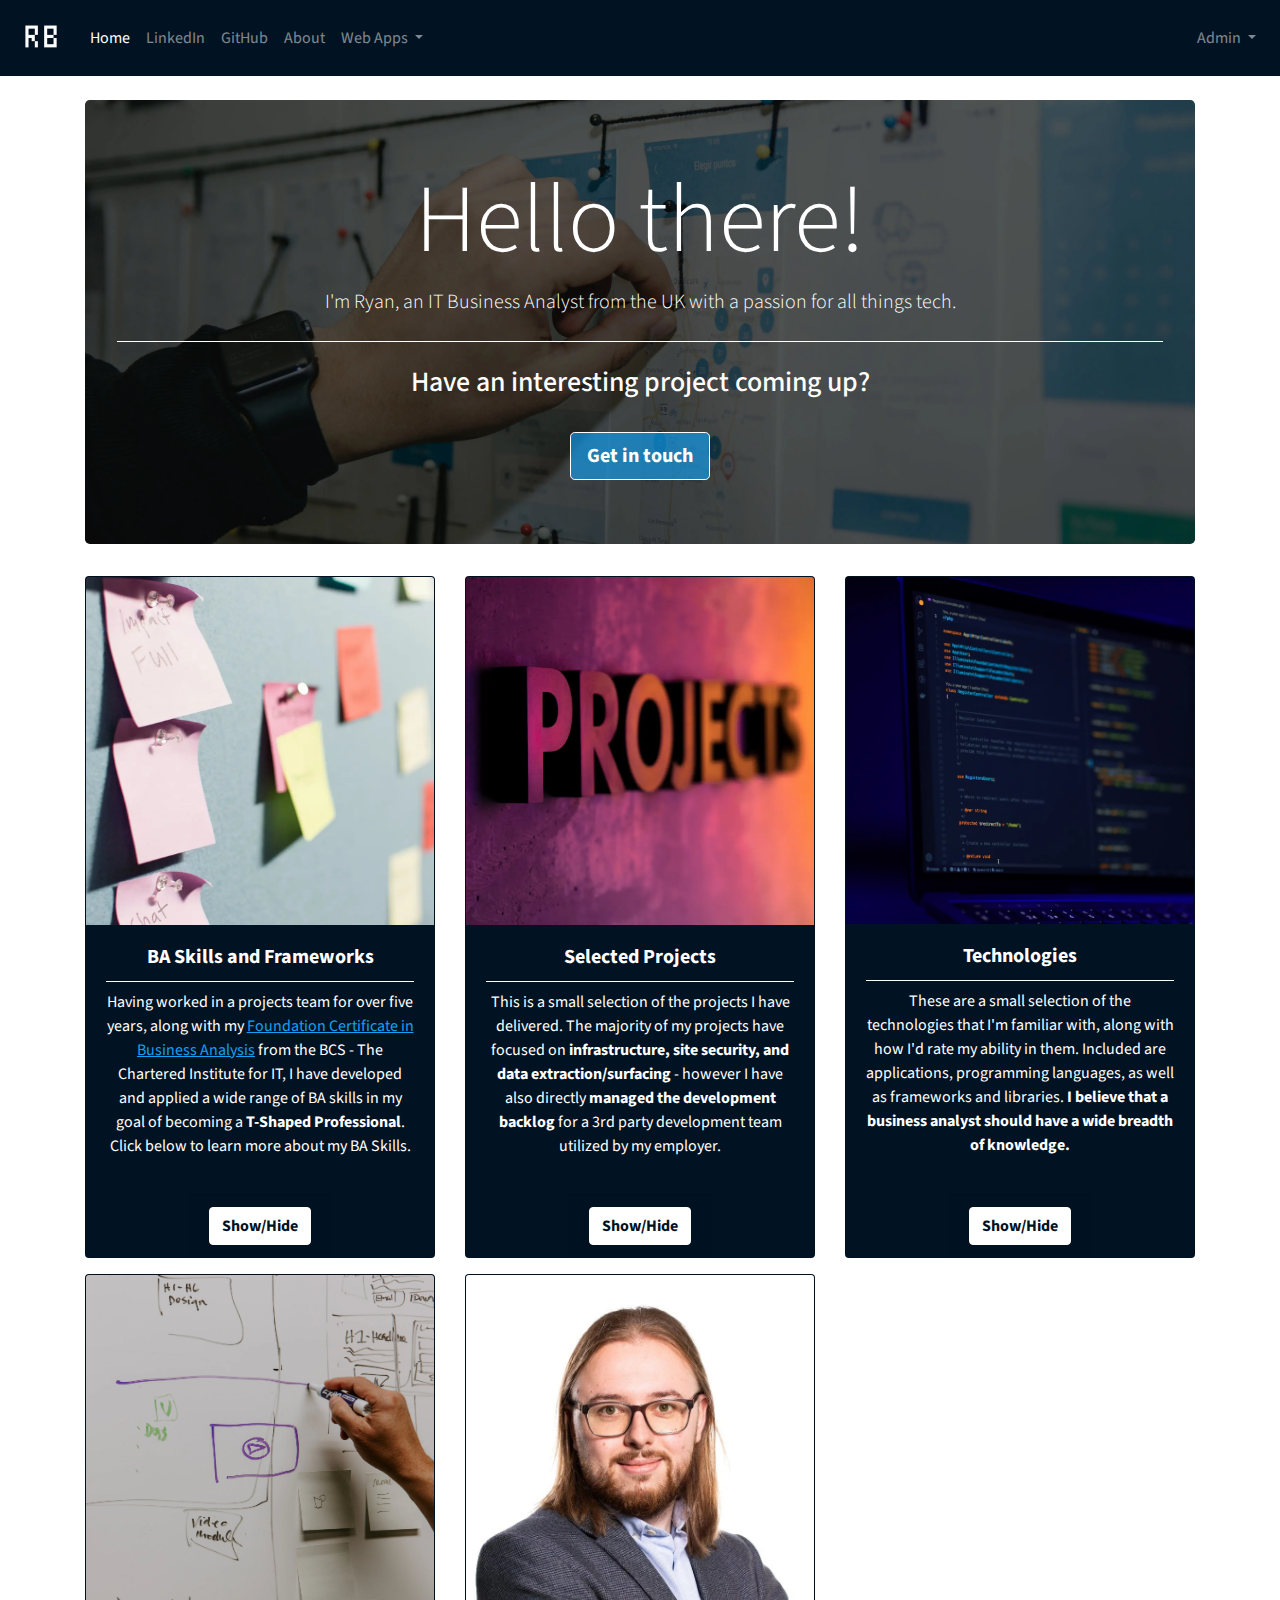
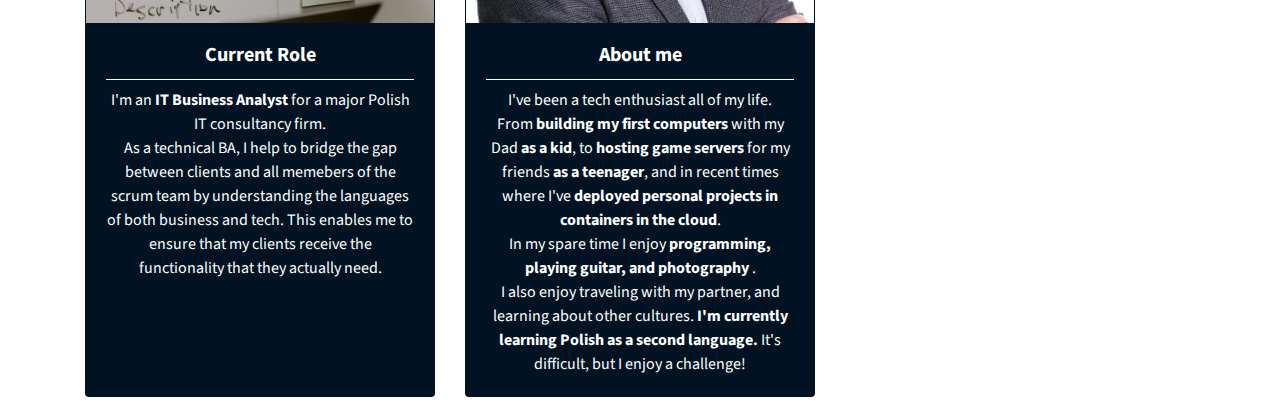
==== public-html/index.html @ ff02e9db "Updated year in about modal" ====
<!DOCTYPE html>

<html lang="en">

<head>
  <!--Page setup-->
  <title>Home | ryanbuttery.co.uk</title>
  <meta charset="UTF-8" />
  <meta name="viewport" content="width=device-width,initial-scale=1" />

  <!--Meta Tags etc-->
  <meta name="description"
    content="This is a personal profile page for Ryan Buttery. It includes information about his career, experience, skills, and contact information.">
  <meta name="keywords"
    content="personal profile, bio, career, contact info, linkedin, business analyst, english speaker, professional profile">

  <!-- CSS -->
  <link rel="stylesheet" href="./styles/bootstrap.min.css">
  <link rel="stylesheet" href="./styles/style.css">

  <!--favicons-->
  <link rel="apple-touch-icon" sizes="57x57" href="./images/favicon/apple-icon-57x57.png">
  <link rel="apple-touch-icon" sizes="60x60" href="./images/favicon/apple-icon-60x60.png">
  <link rel="apple-touch-icon" sizes="72x72" href="./images/favicon/apple-icon-72x72.png">
  <link rel="apple-touch-icon" sizes="76x76" href="./images/favicon/apple-icon-76x76.png">
  <link rel="apple-touch-icon" sizes="114x114" href="./images/favicon/apple-icon-114x114.png">
  <link rel="apple-touch-icon" sizes="120x120" href="./images/favicon/apple-icon-120x120.png">
  <link rel="apple-touch-icon" sizes="144x144" href="./images/favicon/apple-icon-144x144.png">
  <link rel="apple-touch-icon" sizes="152x152" href="./images/favicon/apple-icon-152x152.png">
  <link rel="apple-touch-icon" sizes="180x180" href="./images/favicon/apple-icon-180x180.png">
  <link rel="icon" type="image/png" sizes="192x192" href="./images/favicon/android-icon-192x192.png">
  <link rel="icon" type="image/png" sizes="32x32" href="./images/favicon/favicon-32x32.png">
  <link rel="icon" type="image/png" sizes="96x96" href="./images/favicon/favicon-96x96.png">
  <link rel="icon" type="image/png" sizes="16x16" href="./images/favicon/favicon-16x16.png">
  <link rel="manifest" href="./images/favicon/manifest.json">
  <meta name="msapplication-TileImage" content="./images/favicon/ms-icon-144x144.png">

</head>

<body>
  <!--Nav Bar Start-->

  <nav class="navbar navbar-expand-lg navbar-dark bg-dark">
    <a class="navbar-brand text-center align-middle" href="#"><img src="./images/logo.webp" class=""
        alt="Site Logo"></a>
    <button class="navbar-toggler" type="button" data-toggle="collapse" data-target="#navbarSupportedContent"
      aria-controls="navbarSupportedContent" aria-expanded="false" aria-label="Toggle navigation">
      <span class="navbar-toggler-icon"></span>
    </button>
    <!--Left Icons-->
    <div class="collapse navbar-collapse" id="navbarSupportedContent">
      <ul class="navbar-nav mr-auto">
        <li class="nav-item active">
          <a class="nav-link" href="#">Home</a>
        </li>
        <li class="nav-item">
          <a class="nav-link" href="https://linkedin.com/in/ryanbuttery" data-toggle="tooltip" data-placement="bottom"
            title="Connect with me on LinkedIn!">LinkedIn</a>
        </li>
        <li class="nav-item">
          <a class="nav-link" href="https://github.com/ryan-buttery" data-toggle="tooltip" data-placement="bottom"
            title="Check out my GitHub!">GitHub</a>
        </li>

        <li class="nav-item">
          <a class="nav-link" href="#about-modal" data-toggle="modal" data-target="#about-modal"
            title="About this page...">About</a>
          <!-- About Modal Start-->
          <div class="modal fade" id="about-modal" tabindex="-1" role="dialog" aria-labelledby="About Modal"
            aria-hidden="true">
            <div class="modal-dialog" role="document">
              <div class="modal-content">
                <div class="modal-header">
                  <h2 class="modal-title" id="about-modal-label">About this website</h2>
                  <button type="button" class="close" data-dismiss="modal" aria-label="close">
                    <span aria-hidden="true">&times;</span>
                  </button>
                </div>
                <div class="modal-body">
                  <p>© 2022-2024 Ryan Buttery</p>
                  <p>
                    This work is licensed under a <a rel="license"
                      href="http://creativecommons.org/licenses/by-sa/4.0/">Creative Commons Attribution-ShareAlike 4.0
                      International License</a>.</p>

                  <p><a rel="license" href="http://creativecommons.org/licenses/by-sa/4.0/"><img
                        alt="Creative Commons License" style="border-width:0"
                        src="https://i.creativecommons.org/l/by-sa/4.0/88x31.png" /></a>

                  </p>
                  <p>Images, unless otherwise specified, were obtained from <br /><a
                      href="https://unsplash.com/">Unsplash</a>
                    and remain the property of their respective owners.
                  </p>
                  <p>The Website source code is available on my <a
                      href="https://github.com/ryan-buttery/landingpage">Github</a></p>
                </div>
                <div class="modal-footer">
                  <button class="btn btn-secondary" data-dismiss="modal">Close</button>
                </div>
              </div>
            </div>
          </div>
          <!-- About Modal End-->
        </li>
        <!--Services Dropdown-->
        <li class="nav-item dropdown ">
          <a class="nav-link dropdown-toggle " href="#" id="navbarServicesDropdownMenuLink" role="button"
            data-toggle="dropdown" aria-haspopup="true" aria-expanded="false">
            Web Apps
          </a>
          <div class="dropdown-menu dropdown-menu-right bg-secondary-dark"
            aria-labelledby="navbarServicesDropdownMenuLink">
            <a class="dropdown-item" href="https://bitwarden.ryanbuttery.co.uk">Bitwarden</a>
            <a class="dropdown-item" href="https://search.ryanbuttery.co.uk">SearXNG</a>
            <a class="dropdown-item" href="https://flashpaper.ryanbuttery.co.uk">FlashPaper Self-Destructing
              Messages</a>
          </div>
        </li>
      </ul>
      <!--Right Icons-->
      <ul class="navbar-nav ml-auto">

        <!--Admin Services Dropdown-->
        <li class="nav-item dropdown ">
          <a class="nav-link dropdown-toggle " href="#" id="navbarAdminDropdownMenuLink" role="button"
            data-toggle="dropdown" aria-haspopup="true" aria-expanded="false">
            Admin
          </a>
          <div class="dropdown-menu dropdown-menu-right bg-secondary-dark"
            aria-labelledby="navbarAdminDropdownMenuLink">
            <a class="dropdown-item" href="https://uptime.ryanbuttery.co.uk/status/uptime-dashboard">Status Page</a>
            <a class="dropdown-item" href="https://proxy.ryanbuttery.co.uk">Nginx Proxy Manager</a>
            <a class="dropdown-item" href="http://infra.ryanbuttery.co.uk">Portainer</a>
          </div>
        </li>

      </ul>
    </div>
  </nav>
  <!--Nav Bar End-->

  <!--Hero & cta-->
  <header class="container mt-4 ">
    <div class="jumbotron hero-banner text-center">
      <h1 class="display-1">Hello there!</h1>
      <p class="lead">I'm Ryan, an IT Business Analyst from the UK with a passion for all things tech.</p>
      <hr class="my-4">
      <h3 class="display-5">Have an interesting project coming up?</h3>
      <br>
      <a class="btn btn-primary btn-lg" href="https://linkedin.com/in/ryanbuttery" title="Connect with me on LinkedIn!"
        role="button">Get in touch</a>
    </div>
  </header>
  <!--Main content, card grid-->
  <main class="container card-container ">
    <div class="row">

      <div class="col-sm-12 col-md-6 col-lg-4 card-group" id="ba-toolkit-card">
        <div class="card text-center">
          <img class="card-img-top" src="./images/ba-toolkit-card-image.webp">
          <div class="card-body">
            <h5 class="card-title">BA Skills and Frameworks</h5>
            <hr class="my-2">
            <p class="card-text" id="ba-toolkit-card-heading">Having worked in a projects team for over five years,
              along with my <a href="#cert-modal" class="btn card-link" data-toggle="modal"
                data-target="#cert-modal">Foundation Certificate in
                Business Analysis</a> from the BCS - The Chartered Institute for IT, I have developed and applied a
              wide range of BA skills in my goal of becoming a <b>T-Shaped Professional</b>. Click below to learn
              more about my BA Skills.
            </p>

            <!--Certificate Modal Start-->
            <div class="modal fade" id="cert-modal" tabindex="-1" role="dialog" aria-labelledby="Certificate Modal"
              aria-hidden="true">
              <div class="modal-dialog" role="document">
                <div class="modal-content">
                  <div class="modal-header">
                    <h2 class="modal-title" id="cert-modal-label">Certificate Details</h2>
                    <button type="button" class="close" data-dismiss="modal" aria-label="close">
                      <span aria-hidden="true">&times;</span>
                    </button>
                  </div>
                  <div class="modal-body">
                    <p>My certificate can be verified at <a href="https://eprofessional.bcs.org/Portal/eCertCheck">BCS
                        eCertCheck</a>
                      <br>
                      Certificate Number: 00556840
                      <br>
                      Candidate Number: NY39339985
                    </p>

                    For more information about this certification, see the <a
                      href="https://www.bcs.org/media/1944/ba-foundation-syllabus.pdf">official syllabus</a> or the <a
                      href="https://www.bcs.org/qualifications-and-certifications/certifications-for-professionals/business-analysis/foundation-certificate-in-business-analysis/">BCS
                      Website</a> for further details.

                  </div>
                  <div class="modal-footer">
                    <button class="btn btn-secondary" data-dismiss="modal">Close</button>
                  </div>
                </div>
              </div>
            </div>
            <!-- Certificate Modal End-->

          </div>
          <div class="card-footer text-muted mx-auto">
            <button class="btn btn-secondary btn-large" data-toggle="collapse" data-target="#ba-toolkit-collapse"
              aria-expanded="false" aria-controls="ba-toolkit-collapse">
              Show/Hide
            </button>
          </div>
          <div id="ba-toolkit-collapse" class="collapse hide" aria-labelledby="ba-toolkit-card-heading"
            data-parent="#ba-toolkit-card">
            <ul class="list-group list-group-flush">
              <li class="list-group-item">Using the <b>Requirements Engineering Framework</b> to gather, analyze,
                verify, and document requirements</li>
              <li class="list-group-item"><b>Performing MoSCoW analysis</b> to prioritize requirements and to ensure
                they are aligned with the business strategy and tactics</li>
              <li class="list-group-item"><b>Gathering User Stories</b> and enhancing them to provide sufficient detail
                for development teams</li>
              <li class="list-group-item"><b>Modeling the enterprise</b> using <em>VMOST</em>, <em>SIPOC</em>, and
                <em>Value Chain Analysis</em>
              </li>
              <li class="list-group-item"><b>Modeling the event-response level</b> using <em>BPMN</em> and <em>UML</em>
                process mapping techniques</li>
              <li class="list-group-item"><b>Utilizing Convergent</b> and <b>Divergent thinking</b> to generate
                <em>creative and feasible solutions</em> to business problems
              </li>
              <li class="list-group-item"><b>Modeling data structures</b> using <b>class diagrams</b>, backed up by my
                own OOP experience</b></li>
            </ul>
          </div>
        </div>
      </div>

      <div class="col-sm-12 col-md-6 col-lg-4 card-group" id="selected-projects-card">
        <div class="card text-center">
          <img class="card-img-top" src="./images/selected-projects-card-image.webp">
          <div class="card-body">
            <h5 class="card-title">Selected Projects</h5>
            <hr class="my-2">
            <p class="card-text" id="selected-projects-card-heading">This is a small selection of the projects I have
              delivered.
              The majority of my projects have focused on <b>infrastructure, site security, and data
                extraction/surfacing</b> -
              however I have also directly <b>managed the development backlog</b> for a 3rd party development team
              utilized by
              my employer.
            </p>
          </div>
          <div class="card-footer text-muted mx-auto">
            <button class="btn btn-secondary btn-large" data-toggle="collapse" data-target="#selected-projects-collapse"
              aria-expanded="false" aria-controls="selected-projects-collapse">
              Show/Hide
            </button>
          </div>
          <div id="selected-projects-collapse" class="collapse hide" aria-labelledby="selected-projects-card-heading"
            data-parent="#selected-projects-card">
            <ul class="list-group list-group-flush">
              <li class="list-group-item"><b>Extraction of live sensor and production data</b> from two major recycling
                plants using protocols such as MODBUS RTU/TCP, RS485, MQTT, and Profinet for the purposes of operational
                monitoring,
                preventative maintenance, and fault-finding. This
                continually <b>saves the business 1000's of engineering hours and countless production stoppages per
                  year</b> across all sites. Additional benefits such as <b>prolonging equipment lifespans</b> and
                employee
                morale are currently intangible.</li>
              <li class="list-group-item"><b>Designing</b> and <b>deploying</b> an <b>integrated CCTV system across
                  multiple disparate industrial sites</b> in
                accordance with GDPR and other relevant laws. This has <b>
                  prevented a number of legal challenges to the
                  business
                </b>, as well as <b>enhancing loss prevention around valuable products.</b>
              </li>
              <li class="list-group-item"><b>IT infrastructure installation for a new site</b>. Having gathered the
                network and platform requirements from stakeholders, I worked hand-in-glove with the IT infrastructure
                team to design and personally implement the required <b>LAN, WLAN, and fibre WAN solutions</b>. This
                required <b>careful coordination with several 3rd party suppliers</b> to perform civil works and install
                a FTTP link.</li>
              <li class="list-group-item"><b>Several bespoke android applications</b> in conjunction with 3rd party
                development resource. These have <b>replaced the usage of paper documents</b> throughout every
                department, <b>
                  saving multiple
                  £100k's per year
                </b> with the added benefit of making previously silo'd data trivial to <b>
                  surface via
                  tabulated reports and dashboards.
                </b></li>
            </ul>
          </div>
        </div>
      </div>

      <div class="col-sm-12 col-md-6 col-lg-4 card-group" id="technologies-card">
        <div class="card text-center">
          <img class="card-img-top" src="./images/technologies-card-image.webp">
          <div class="card-body">
            <h5 class="card-title">Technologies</h5>
            <hr class="my-2">
            <p class="card-text" id="technologies-card-heading">
              These are a small selection of the technologies that I'm familiar with, along with how I'd rate my ability
              in
              them. Included are applications, programming languages, as well as frameworks and libraries. <b>I believe
                that a business analyst should have a wide breadth of knowledge.</b>
            </p>
          </div>
          <div class="card-footer text-muted mx-auto">
            <button class="btn btn-secondary btn-large align-self-end" data-toggle="collapse"
              data-target="#technologies-collapse" aria-expanded="false" aria-controls="technologies-collapse">
              Show/Hide
            </button>
          </div>
          <div id="technologies-collapse" class="collapse hide" aria-labelledby="technologies-card-heading"
            data-parent="#technologies-card">
            <ul class="list-group list-group-flush">
              <li class="list-group-item">IP CCTV - 9/10</li>
              <li class="list-group-item">GIT- 9/10</li>
              <li class="list-group-item">Python 3 - 8/10</li>
              <li class="list-group-item">Network Infrastructure - 8/10</li>
              <li class="list-group-item">Adonis & MS Visio - 8/10</li>
              <li class="list-group-item">MS SQL Server & SQL Server Reporting Services- 7/10</li>
              <li class="list-group-item">Raspberry Pi - 7/10</li>
              <li class="list-group-item">GitHub - 7/10</li>
              <li class="list-group-item">Tkinter (Python GUI Library) - 6/10</li>
              <li class="list-group-item">Figma - 6/10</li>
              <li class="list-group-item">Powershell - 6/10</li>
              <li class="list-group-item">Docker & Docker-Compose - 6/10</li>
              <li class="list-group-item">Cisco IOS - 6/10</li>
              <li class="list-group-item">Linux/Bash - 6/10</li>
              <li class="list-group-item">Postman - 5/10</li>
              <li class="list-group-item">HTML/CSS/SASS/Bootstrap - 5/10</li>
              <li class="list-group-item">MongoDB - 4/10</li>
              <li class="list-group-item">Flask (Creating REST API's) - 3/10</li>
              <li class="list-group-item">C#/dotnet - 2/10</li>
            </ul>
          </div>
        </div>
      </div>

      <div class="col-sm-12 col-md-6 col-lg-4 card-group" id="current-role-card">
        <div class="card text-center">
          <img class="card-img-top" src="./images/current-role-card-image.webp">
          <div class="card-body">
            <h5 class="card-title">Current Role</h5>
            <hr class="my-2">
            <p class="card-text">I'm an <b>IT Business Analyst</b> for a major Polish IT consultancy firm. </br>
              As a technical BA, I help to bridge the gap between clients and all memebers of the scrum team by understanding the 
              languages of both business and tech. This enables me to ensure that my clients receive the functionality
              that they actually need.
              
          </div>
        </div>
      </div>

      <div class="col-sm-12 col-md-6 col-lg-4 card-group" id="about-me-card">
        <div class="card text-center">
          <img class="card-img-top" src="./images/profile-card-image.webp" , alt="Image of Ryan">
          <div class="card-body">
            <h5 class="card-title">About me</h5>
            <hr class="my-2">
            <p class="card-text ">I've been a tech enthusiast all of my life.<br /> From <b>building my first
                computers</b> with my
              Dad <b>as a kid</b>, to <b>hosting game servers</b> for my friends <b>as a teenager</b>, and in
              recent times where I've <b>deployed personal projects in containers in the cloud</b>.
              <br />

              In my spare time I enjoy <b>
                programming, playing guitar, and
                photography
              </b>.
              <br />
              I also enjoy traveling with my partner, and learning about other cultures. <b>
                I'm currently learning Polish
                as a second
                language.
              </b> It's difficult, but I enjoy a challenge!
            </p>
          </div>
        </div>
      </div>
      <!--Card group end div-->
    </div>
  </main>
  <!--Javascript-->
  <script src="./scripts/jquery-3.3.1.slim.min.js"></script>
  <script src="./scripts/popper.min.js"></script>
  <script src="./scripts/bootstrap.min.js"></script>
</body>

</html>
---- public-html/styles/style.css ----
@import url("https://fonts.googleapis.com/css2?family=Source+Sans+Pro:wght@400;700&display=swap");
body {
  background-color: white;
}

.bg-dark {
  background-color: hsl(208, 96%, 7%) !important;
}

.bg-secondary-dark {
  background-color: white;
  border: 1px solid hsl(208, 96%, 7%) a;
  border-color: hsl(208, 96%, 7%);
}
.bg-secondary-dark a:hover {
  background-color: hsl(208, 96%, 7%);
  color: white;
}

.navbar {
  font-family: "Source Sans Pro", sans-serif;
  font-weight: 400;
}
.navbar .navbar-brand img {
  width: 2.5em;
  height: 2.5em;
}
.navbar .navbar-item .nav-link {
  font-size: 1.2rem !important;
}

.btn-primary {
  background-color: hsla(202, 89%, 51%, 0.65);
  font-family: "Source Sans Pro", sans-serif;
  color: white;
  border-color: white;
  font-weight: 700;
}

.btn-primary:hover {
  background-color: hsl(202, 89%, 51%);
  font-family: "Source Sans Pro", sans-serif;
  color: white;
  border-color: white;
}

.btn-secondary {
  background-color: white;
  font-family: "Source Sans Pro", sans-serif;
  color: hsl(208, 96%, 7%);
  border-color: white;
  font-weight: 700;
}

.btn-secondary:hover {
  background-color: hsl(208, 96%, 7%);
  font-family: "Source Sans Pro", sans-serif;
  color: white;
  border-color: white;
}

.hero-banner {
  margin-bottom: 2em;
  background-color: hsl(202, 89%, 51%);
  background: url("../images/hero.webp") no-repeat center center/cover;
  /* height: 300px; */
  font-family: "Source Sans Pro", sans-serif;
  color: white;
}
.hero-banner .display-4 {
  color: white;
  font-weight: 700;
}
.hero-banner .lead .my-4 {
  font-weight: 400;
}
.hero-banner hr {
  border-top: 1px solid white;
}

.card-container {
  color: white;
  font-family: "Source Sans Pro", sans-serif;
}
.card-container .card {
  margin-bottom: 1em;
  background-color: hsl(208, 96%, 7%);
}
.card-container .card .card-body .card-link {
  color: hsl(202, 89%, 51%);
  font-weight: 400;
  margin: 0;
  padding: 0;
  border: none;
  text-decoration: underline;
  display: inline;
  vertical-align: baseline;
}
.card-container .card ul {
  background-color: hsl(208, 96%, 7%);
}
.card-container .card ul li {
  color: hsl(208, 96%, 7%);
  background-color: white;
  text-align: left;
  border-top: 1px solid hsl(208, 96%, 7%);
  list-style-type: circle;
  display: list-item;
  list-style-position: inside;
}
.card-container .card-title {
  font-weight: 700;
}
.card-container hr {
  border-top: 1px solid white;
}

.modal {
  color: white;
  text-align: center;
}
.modal .modal-header h2 {
  font-size: 2em;
}
.modal .close {
  color: #fff;
  opacity: 1;
}
.modal .modal-content {
  background-color: hsl(208, 96%, 7%);
}
.modal .modal-content .btn-secondary {
  padding: 0.5em;
  background-color: white;
  font-family: "Source Sans Pro", sans-serif;
  text-decoration: none;
  color: hsl(208, 96%, 7%);
  border-color: white;
  font-weight: 700;
  font-size: 1em;
}
.modal .modal-content .btn-secondary:hover {
  background-color: hsl(208, 96%, 7%);
  font-family: "Source Sans Pro", sans-serif;
  color: white;
  border-color: white;
}
.modal .modal-content a {
  color: hsl(202, 89%, 51%);
  font-weight: 400;
  margin: 0;
  padding: 0;
  text-decoration: underline;
}/*# sourceMappingURL=style.css.map */
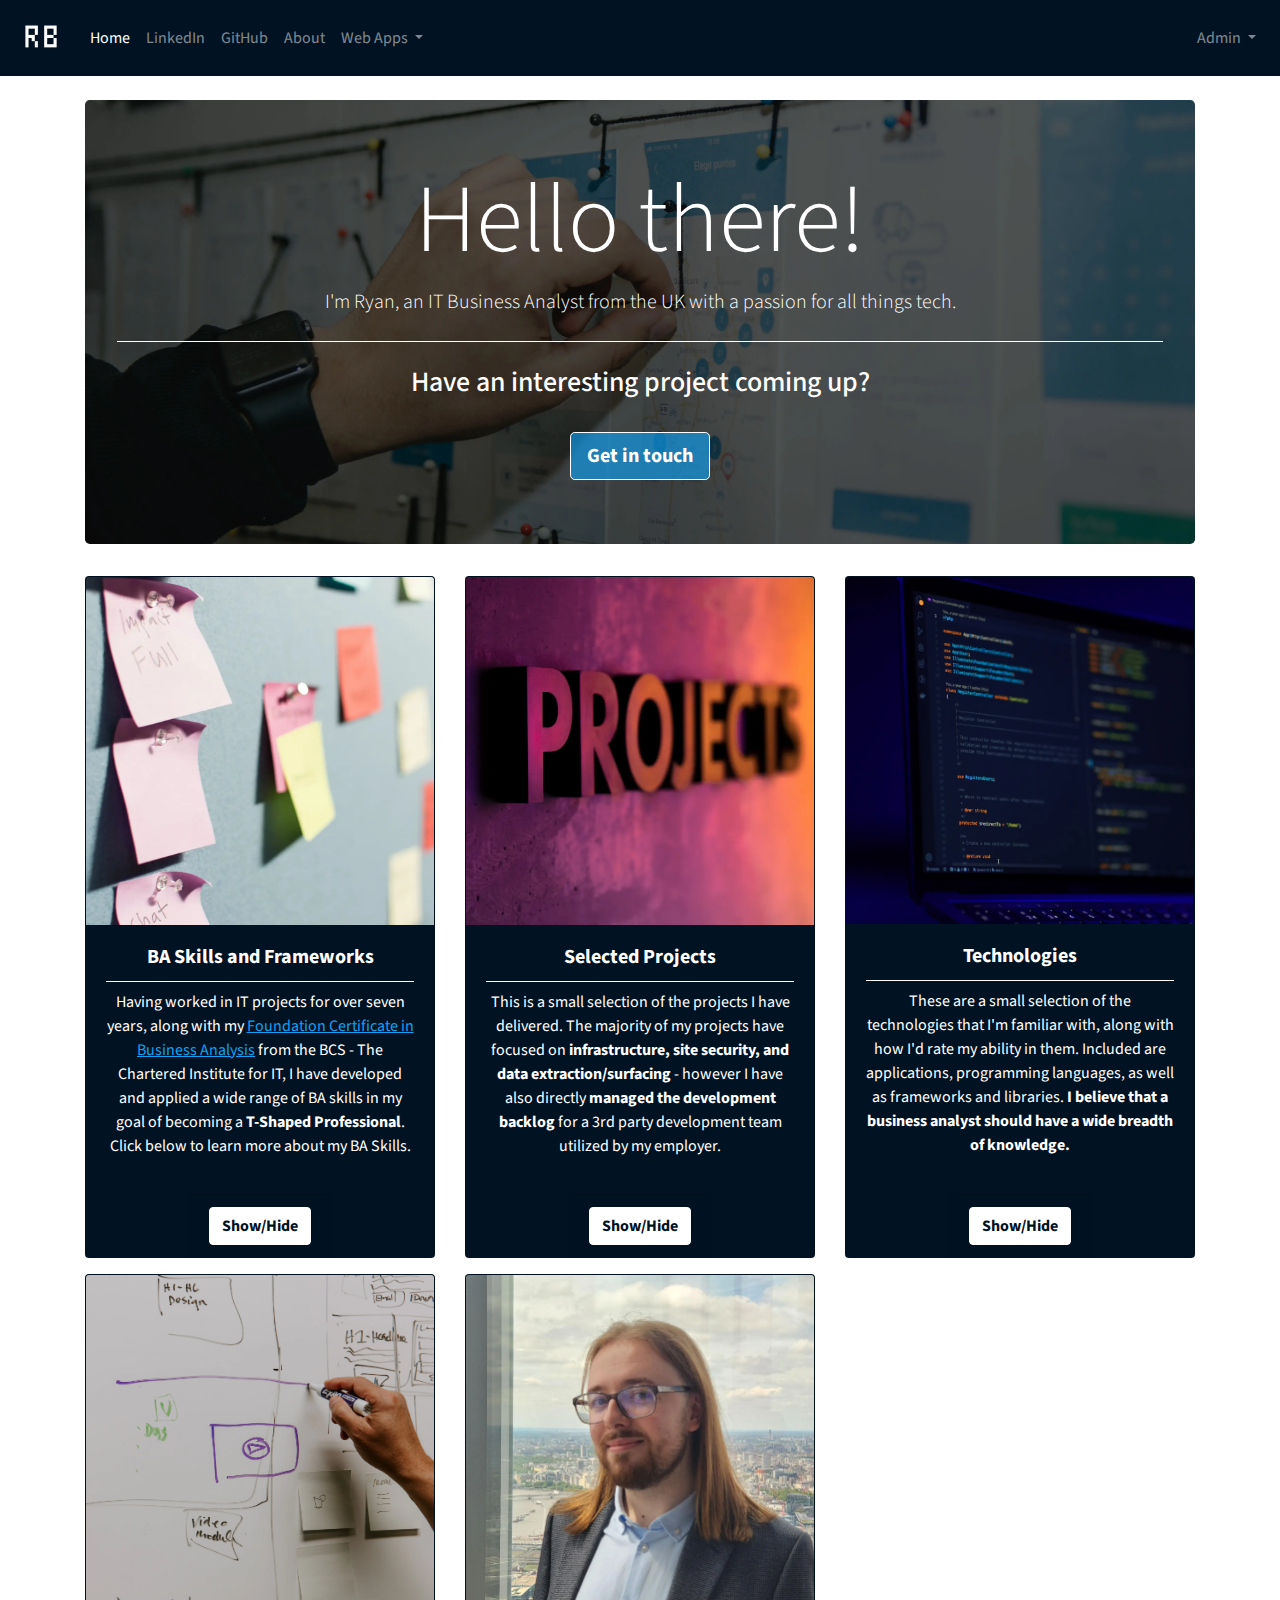
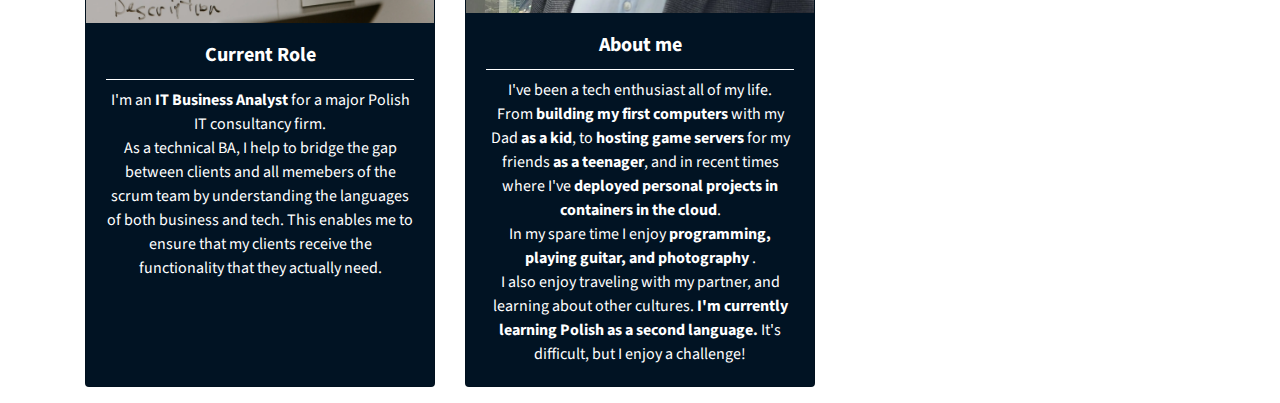
==== commit 94aad00b: "Updated nav bar and profile pic" ====
--- a/public-html/index.html
+++ b/public-html/index.html
@@ -103,7 +103,7 @@
           </div>
           <!-- About Modal End-->
         </li>
-        <!--Services Dropdown-->
+        <!-- Public Services Dropdown-->
         <li class="nav-item dropdown ">
           <a class="nav-link dropdown-toggle " href="#" id="navbarServicesDropdownMenuLink" role="button"
             data-toggle="dropdown" aria-haspopup="true" aria-expanded="false">
@@ -111,27 +111,35 @@
           </a>
           <div class="dropdown-menu dropdown-menu-right bg-secondary-dark"
             aria-labelledby="navbarServicesDropdownMenuLink">
-            <a class="dropdown-item" href="https://bitwarden.ryanbuttery.co.uk">Bitwarden</a>
-            <a class="dropdown-item" href="https://search.ryanbuttery.co.uk">SearXNG</a>
-            <a class="dropdown-item" href="https://flashpaper.ryanbuttery.co.uk">FlashPaper Self-Destructing
+            <a class="dropdown-item" href="https://pp.ryanbuttery.co.uk">Thunderdome - Planning Poker & Retro Boards</a>
+            <a class="dropdown-item" href="https://search.ryanbuttery.co.uk">SearXNG - Privacy-Focused Search Engine</a>
+            <a class="dropdown-item" href="https://flashpaper.ryanbuttery.co.uk">FlashPaper - Self-Destructing
               Messages</a>
-          </div>
-        </li>
-      </ul>
-      <!--Right Icons-->
-      <ul class="navbar-nav ml-auto">
-
-        <!--Admin Services Dropdown-->
-        <li class="nav-item dropdown ">
-          <a class="nav-link dropdown-toggle " href="#" id="navbarAdminDropdownMenuLink" role="button"
-            data-toggle="dropdown" aria-haspopup="true" aria-expanded="false">
-            Admin
-          </a>
-          <div class="dropdown-menu dropdown-menu-right bg-secondary-dark"
-            aria-labelledby="navbarAdminDropdownMenuLink">
+              <a class="dropdown-item" href="https://nextcloud.ryanbuttery.co.uk/">Nextcloud</a>
             <a class="dropdown-item" href="https://uptime.ryanbuttery.co.uk/status/uptime-dashboard">Status Page</a>
-            <a class="dropdown-item" href="https://proxy.ryanbuttery.co.uk">Nginx Proxy Manager</a>
-            <a class="dropdown-item" href="http://infra.ryanbuttery.co.uk">Portainer</a>
+          </div> 
+        </li>
+      
+    </ul>
+    <!--Right Icons-->
+    <ul class="navbar-nav ml-auto">
+      
+      <!--Admin Services Dropdown-->
+      <li class="nav-item dropdown ">
+        <a class="nav-link dropdown-toggle " href="#" id="navbarAdminDropdownMenuLink" role="button"
+        data-toggle="dropdown" aria-haspopup="true" aria-expanded="false">
+        Admin
+      </a>
+      <div class="dropdown-menu dropdown-menu-right bg-secondary-dark"
+      aria-labelledby="navbarAdminDropdownMenuLink">
+      <p class="dropdown-menu-header">Management Consoles</p>
+      <a class="dropdown-item" href="https://uptime.ryanbuttery.co.uk/manage-status-page">Uptime Kuma</a>
+      <a class="dropdown-item" href="https://proxy.ryanbuttery.co.uk">Nginx Proxy Manager</a>
+      <a class="dropdown-item" href="http://infra.ryanbuttery.co.uk">Portainer</a>
+      <p class="dropdown-menu-header" style="margin-top: 0.5rem;">Personal Apps</p>
+      <a class="dropdown-item" href="https://bitwarden.ryanbuttery.co.uk">Vaultwarden - Self Hosted Password Manager</a>
+      <a class="dropdown-item" href="https://rdb93.uk/admin">Yourls - URL Shortener</a>
+      <a class="dropdown-item" href="https://wiki.ryanbuttery.co.uk">Siyuan - Personal Knowledge Base</a>
           </div>
         </li>
 
@@ -162,7 +170,7 @@
           <div class="card-body">
             <h5 class="card-title">BA Skills and Frameworks</h5>
             <hr class="my-2">
-            <p class="card-text" id="ba-toolkit-card-heading">Having worked in a projects team for over five years,
+            <p class="card-text" id="ba-toolkit-card-heading">Having worked in IT projects for over seven years,
               along with my <a href="#cert-modal" class="btn card-link" data-toggle="modal"
                 data-target="#cert-modal">Foundation Certificate in
                 Business Analysis</a> from the BCS - The Chartered Institute for IT, I have developed and applied a
--- a/public-html/styles/style.css
+++ b/public-html/styles/style.css
@@ -57,6 +57,17 @@
   font-family: "Source Sans Pro", sans-serif;
   color: white;
   border-color: white;
+}
+
+.dropdown-menu-header {
+  margin-bottom: 0.5rem;
+  margin-left: 1.5rem;
+  margin-right: 1.5rem;
+  text-align: center;
+  font-family: "Source Sans Pro", sans-serif;
+  font-size: large;
+  background-color: hsl(208, 96%, 7%);
+  color: white;
 }
 
 .hero-banner {
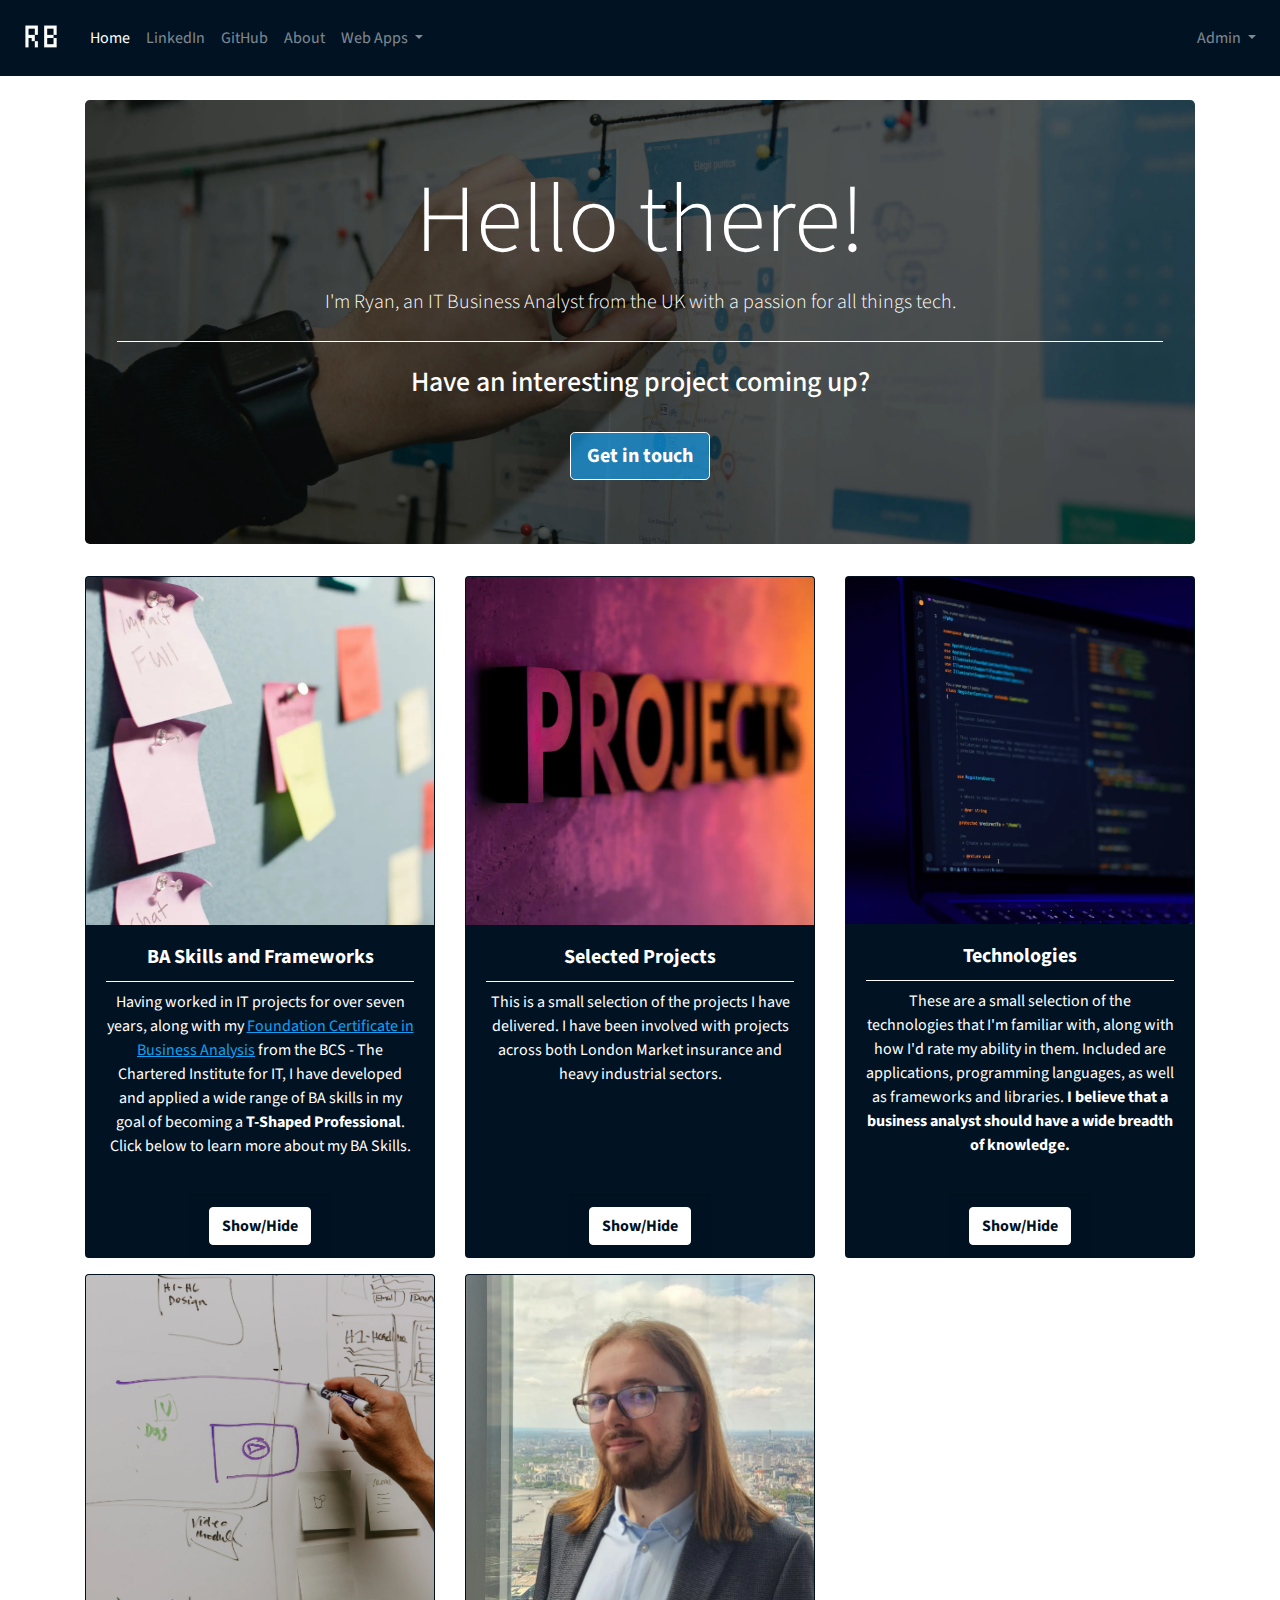
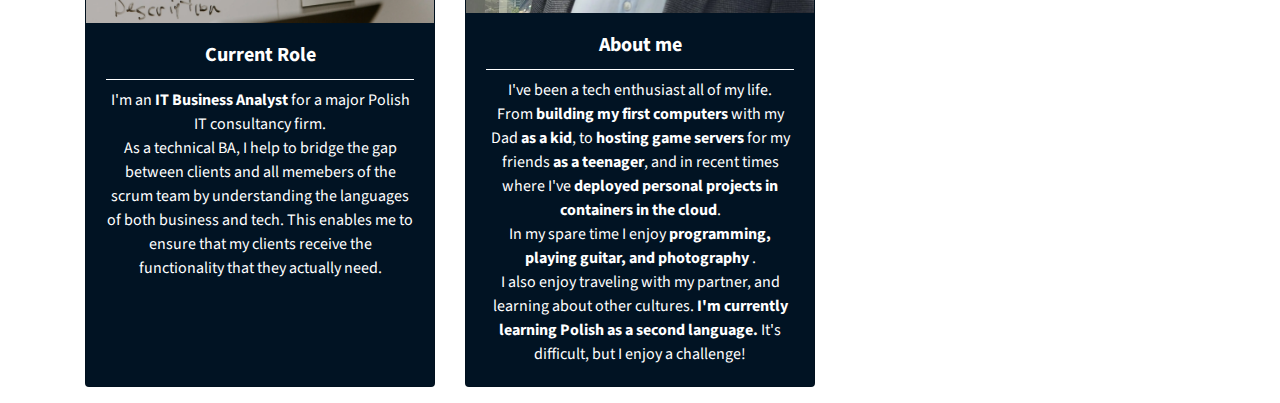
==== commit 65375451: "fixed pwa bug and updated content" ====
--- a/public-html/index.html
+++ b/public-html/index.html
@@ -7,6 +7,9 @@
   <title>Home | ryanbuttery.co.uk</title>
   <meta charset="UTF-8" />
   <meta name="viewport" content="width=device-width,initial-scale=1" />
+  <!-- PWA Setup -->
+  <link rel="manifest" href="./manifest.json">
+  <meta name="theme-color" content="011323" />
 
   <!--Meta Tags etc-->
   <meta name="description"
@@ -115,31 +118,32 @@
             <a class="dropdown-item" href="https://search.ryanbuttery.co.uk">SearXNG - Privacy-Focused Search Engine</a>
             <a class="dropdown-item" href="https://flashpaper.ryanbuttery.co.uk">FlashPaper - Self-Destructing
               Messages</a>
-              <a class="dropdown-item" href="https://nextcloud.ryanbuttery.co.uk/">Nextcloud</a>
             <a class="dropdown-item" href="https://uptime.ryanbuttery.co.uk/status/uptime-dashboard">Status Page</a>
-          </div> 
-        </li>
-      
-    </ul>
-    <!--Right Icons-->
-    <ul class="navbar-nav ml-auto">
-      
-      <!--Admin Services Dropdown-->
-      <li class="nav-item dropdown ">
-        <a class="nav-link dropdown-toggle " href="#" id="navbarAdminDropdownMenuLink" role="button"
-        data-toggle="dropdown" aria-haspopup="true" aria-expanded="false">
-        Admin
-      </a>
-      <div class="dropdown-menu dropdown-menu-right bg-secondary-dark"
-      aria-labelledby="navbarAdminDropdownMenuLink">
-      <p class="dropdown-menu-header">Management Consoles</p>
-      <a class="dropdown-item" href="https://uptime.ryanbuttery.co.uk/manage-status-page">Uptime Kuma</a>
-      <a class="dropdown-item" href="https://proxy.ryanbuttery.co.uk">Nginx Proxy Manager</a>
-      <a class="dropdown-item" href="http://infra.ryanbuttery.co.uk">Portainer</a>
-      <p class="dropdown-menu-header" style="margin-top: 0.5rem;">Personal Apps</p>
-      <a class="dropdown-item" href="https://bitwarden.ryanbuttery.co.uk">Vaultwarden - Self Hosted Password Manager</a>
-      <a class="dropdown-item" href="https://rdb93.uk/admin">Yourls - URL Shortener</a>
-      <a class="dropdown-item" href="https://wiki.ryanbuttery.co.uk">Siyuan - Personal Knowledge Base</a>
+          </div>
+        </li>
+
+      </ul>
+      <!--Right Icons-->
+      <ul class="navbar-nav ml-auto">
+
+        <!--Admin Services Dropdown-->
+        <li class="nav-item dropdown ">
+          <a class="nav-link dropdown-toggle " href="#" id="navbarAdminDropdownMenuLink" role="button"
+            data-toggle="dropdown" aria-haspopup="true" aria-expanded="false">
+            Admin
+          </a>
+          <div class="dropdown-menu dropdown-menu-right bg-secondary-dark"
+            aria-labelledby="navbarAdminDropdownMenuLink">
+            <p class="dropdown-menu-header">Management Consoles</p>
+            <a class="dropdown-item" href="https://uptime.ryanbuttery.co.uk/manage-status-page">Uptime Kuma</a>
+            <a class="dropdown-item" href="https://proxy.ryanbuttery.co.uk">Nginx Proxy Manager</a>
+            <a class="dropdown-item" href="http://infra.ryanbuttery.co.uk">Portainer</a>
+            <p class="dropdown-menu-header" style="margin-top: 0.5rem;">Personal Apps</p>
+            <a class="dropdown-item" href="https://bitwarden.ryanbuttery.co.uk">Vaultwarden - Self Hosted Password
+              Manager</a>
+            <a class="dropdown-item" href="https://rdb93.uk/admin">Yourls - URL Shortener</a>
+            <a class="dropdown-item" href="https://wiki.ryanbuttery.co.uk">Siyuan - Personal Knowledge Base</a>
+            <a class="dropdown-item" href="https://nextcloud.ryanbuttery.co.uk/">Nextcloud - Online Office Platform</a>
           </div>
         </li>
 
@@ -222,6 +226,8 @@
           <div id="ba-toolkit-collapse" class="collapse hide" aria-labelledby="ba-toolkit-card-heading"
             data-parent="#ba-toolkit-card">
             <ul class="list-group list-group-flush">
+              <li class="list-group-item">Experienced <b>scrum master</b>, facilitating <b>fast and efficient
+                  ceremonies</b> that stay on topic.</li>
               <li class="list-group-item">Using the <b>Requirements Engineering Framework</b> to gather, analyze,
                 verify, and document requirements</li>
               <li class="list-group-item"><b>Performing MoSCoW analysis</b> to prioritize requirements and to ensure
@@ -236,8 +242,6 @@
               <li class="list-group-item"><b>Utilizing Convergent</b> and <b>Divergent thinking</b> to generate
                 <em>creative and feasible solutions</em> to business problems
               </li>
-              <li class="list-group-item"><b>Modeling data structures</b> using <b>class diagrams</b>, backed up by my
-                own OOP experience</b></li>
             </ul>
           </div>
         </div>
@@ -250,12 +254,8 @@
             <h5 class="card-title">Selected Projects</h5>
             <hr class="my-2">
             <p class="card-text" id="selected-projects-card-heading">This is a small selection of the projects I have
-              delivered.
-              The majority of my projects have focused on <b>infrastructure, site security, and data
-                extraction/surfacing</b> -
-              however I have also directly <b>managed the development backlog</b> for a 3rd party development team
-              utilized by
-              my employer.
+              delivered. I have been involved with projects across both London Market insurance and heavy industrial
+              sectors.
             </p>
           </div>
           <div class="card-footer text-muted mx-auto">
@@ -267,14 +267,28 @@
           <div id="selected-projects-collapse" class="collapse hide" aria-labelledby="selected-projects-card-heading"
             data-parent="#selected-projects-card">
             <ul class="list-group list-group-flush">
-              <li class="list-group-item"><b>Extraction of live sensor and production data</b> from two major recycling
+              <li class="list-group-item"><b>Major Lloyd's Syndicate Client (Ongoing):</b> Guidewire Cloud Platform upgrade, "lift-and-shift" of existing ClaimCenter 9 implementation to the cloud. </li>
+              <li class="list-group-item"><b>Major Lloyd's Syndicate Client:</b> Maintenance and BAU changes to Guidewire
+                ClaimCenter 9, working on both the London Market ECF writeback integration as well as integrations with
+                a legal vendor management platform and internal FTS system.</li>
+              <li class="list-group-item"><b>Extraction of live sensor and production "big data"</b> from two major
+                recycling
                 plants using protocols such as MODBUS RTU/TCP, RS485, MQTT, and Profinet for the purposes of operational
                 monitoring,
                 preventative maintenance, and fault-finding. This
                 continually <b>saves the business 1000's of engineering hours and countless production stoppages per
                   year</b> across all sites. Additional benefits such as <b>prolonging equipment lifespans</b> and
                 employee
-                morale are currently intangible.</li>
+                morale are intangible.</li>
+              <li class="list-group-item"><b>Several bespoke android applications</b> in conjunction with 3rd party
+                development resource. These have <b>replaced the usage of paper documents</b> throughout every
+                department, <b>
+                  saving multiple
+                  £100k's per year
+                </b> with the added benefit of making previously silo'd data trivial to <b>
+                  surface via
+                  tabulated reports and dashboards.
+                </b></li>
               <li class="list-group-item"><b>Designing</b> and <b>deploying</b> an <b>integrated CCTV system across
                   multiple disparate industrial sites</b> in
                 accordance with GDPR and other relevant laws. This has <b>
@@ -287,15 +301,6 @@
                 team to design and personally implement the required <b>LAN, WLAN, and fibre WAN solutions</b>. This
                 required <b>careful coordination with several 3rd party suppliers</b> to perform civil works and install
                 a FTTP link.</li>
-              <li class="list-group-item"><b>Several bespoke android applications</b> in conjunction with 3rd party
-                development resource. These have <b>replaced the usage of paper documents</b> throughout every
-                department, <b>
-                  saving multiple
-                  £100k's per year
-                </b> with the added benefit of making previously silo'd data trivial to <b>
-                  surface via
-                  tabulated reports and dashboards.
-                </b></li>
             </ul>
           </div>
         </div>
@@ -354,10 +359,11 @@
             <h5 class="card-title">Current Role</h5>
             <hr class="my-2">
             <p class="card-text">I'm an <b>IT Business Analyst</b> for a major Polish IT consultancy firm. </br>
-              As a technical BA, I help to bridge the gap between clients and all memebers of the scrum team by understanding the 
+              As a technical BA, I help to bridge the gap between clients and all memebers of the scrum team by
+              understanding the
               languages of both business and tech. This enables me to ensure that my clients receive the functionality
               that they actually need.
-              
+
           </div>
         </div>
       </div>
@@ -395,6 +401,18 @@
   <script src="./scripts/jquery-3.3.1.slim.min.js"></script>
   <script src="./scripts/popper.min.js"></script>
   <script src="./scripts/bootstrap.min.js"></script>
+  <script>if ('serviceWorker' in navigator) {
+      window.addEventListener('load', () => {
+        navigator.serviceWorker
+          .register('./service-worker.js')
+          .then((registration) => {
+            console.log('Service Worker registered with scope:', registration.scope);
+          })
+          .catch((error) => {
+            console.error('Service Worker registration failed:', error);
+          });
+      });
+    }</script>
 </body>
 
 </html>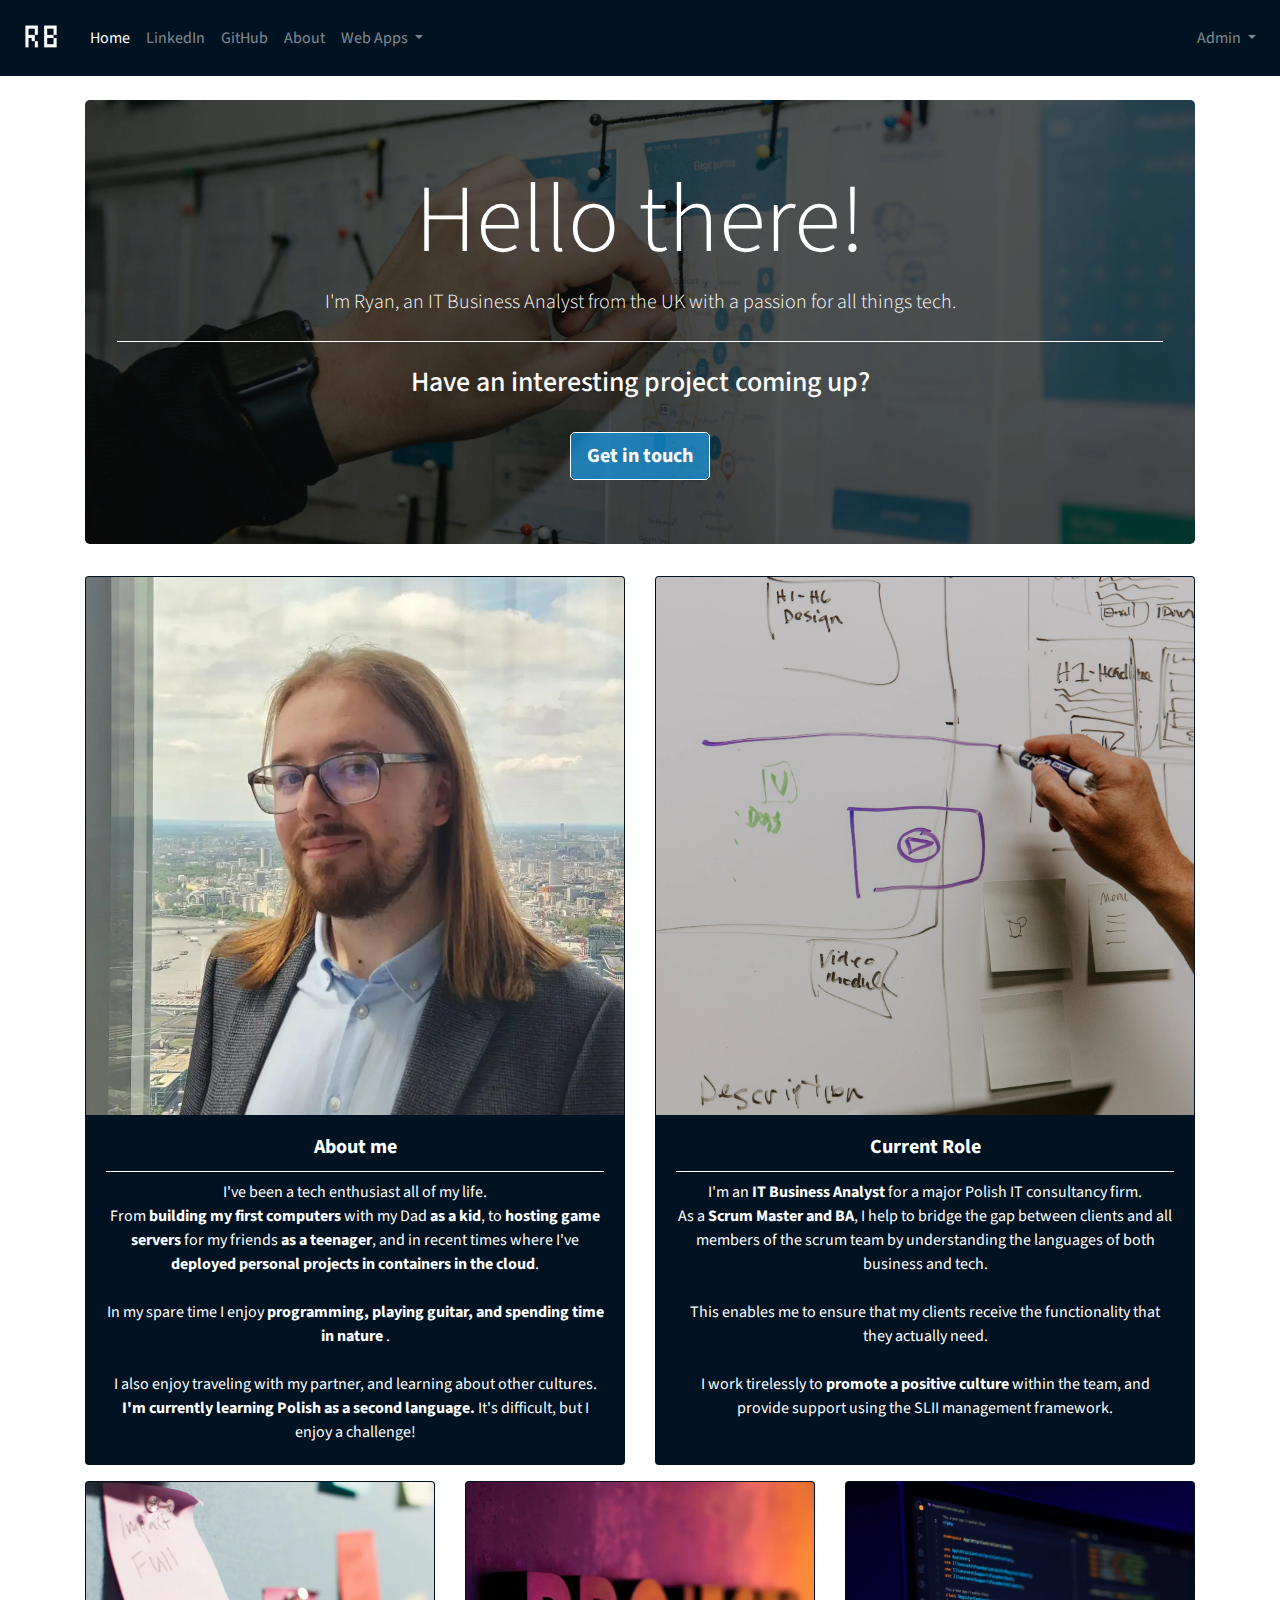
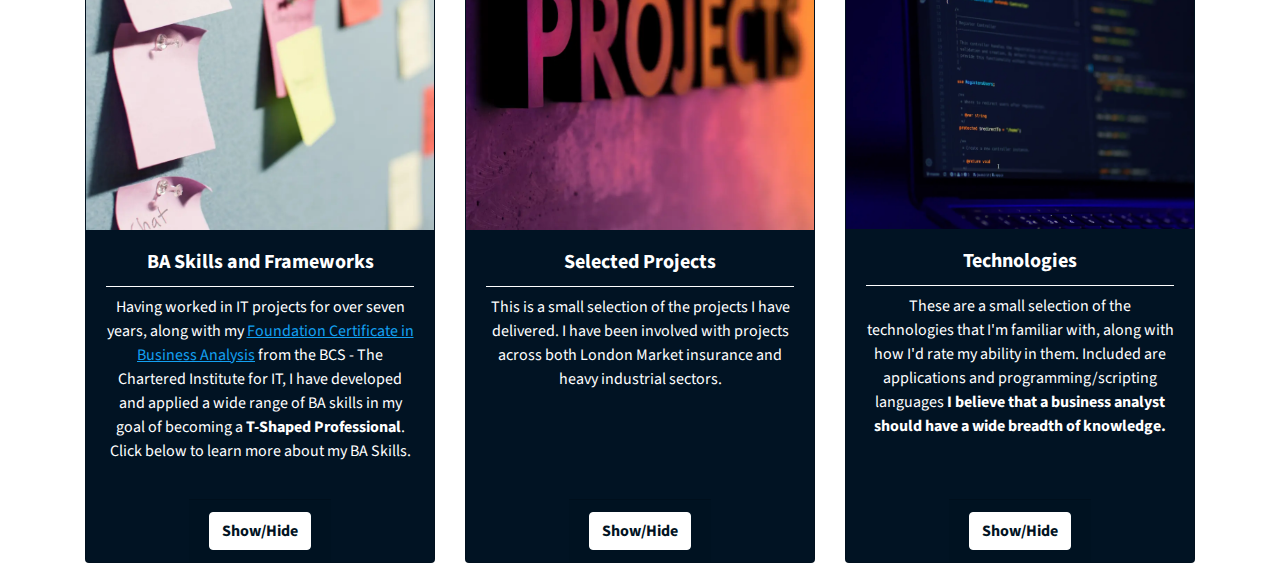
==== commit 14a1f8a1: "further content edits" ====
--- a/public-html/index.html
+++ b/public-html/index.html
@@ -168,6 +168,53 @@
   <main class="container card-container ">
     <div class="row">
 
+      <div class="col-sm-12 col-md-12 col-lg-6 card-group" id="about-me-card">
+        <div class="card text-center">
+          <img class="card-img-top" src="./images/profile-card-image.webp" , alt="Image of Ryan">
+          <div class="card-body">
+            <h5 class="card-title">About me</h5>
+            <hr class="my-2">
+            <p class="card-text ">I've been a tech enthusiast all of my life.<br /> From <b>building my first
+                computers</b> with my
+              Dad <b>as a kid</b>, to <b>hosting game servers</b> for my friends <b>as a teenager</b>, and in
+              recent times where I've <b>deployed personal projects in containers in the cloud</b>.
+              <br /><br /> 
+
+              In my spare time I enjoy <b>
+                programming, playing guitar, and
+                spending time in nature
+              </b>.
+              <br /><br /> 
+              I also enjoy traveling with my partner, and learning about other cultures. <b>
+                I'm currently learning Polish
+                as a second
+                language.
+              </b> It's difficult, but I enjoy a challenge!
+            </p>
+          </div>
+        </div>
+      </div>
+
+      <div class="col-sm-12 col-md-6 col-lg-6 card-group" id="current-role-card">
+        <div class="card text-center">
+          <img class="card-img-top" src="./images/current-role-card-image.webp">
+          <div class="card-body">
+            <h5 class="card-title">Current Role</h5>
+            <hr class="my-2">
+            <p class="card-text">I'm an <b>IT Business Analyst</b> for a major Polish IT consultancy firm. </br>
+              As a <b>Scrum Master and BA</b>, I help to bridge the gap between clients and all members of the scrum team by
+              understanding the
+              languages of both business and tech.<br /><br />This enables me to ensure that my clients receive the
+              functionality
+              that they actually need.
+
+              <br /><br />I work tirelessly to <b>promote a positive culture</b> within the team, and provide
+              support using the SLII management framework.
+
+          </div>
+        </div>
+      </div>
+
       <div class="col-sm-12 col-md-6 col-lg-4 card-group" id="ba-toolkit-card">
         <div class="card text-center">
           <img class="card-img-top" src="./images/ba-toolkit-card-image.webp">
@@ -227,7 +274,10 @@
             data-parent="#ba-toolkit-card">
             <ul class="list-group list-group-flush">
               <li class="list-group-item">Experienced <b>scrum master</b>, facilitating <b>fast and efficient
-                  ceremonies</b> that stay on topic.</li>
+                  ceremonies</b> that stay on topic. I support my team using the SLII management framework, to make sure
+                everyone has precisely the level of support they need to grow.</li>
+              <li class="list-group-item">Proficient with <b>industry standard tools</b>, including Jira (inc. JQL),
+                Confluence, Sharepoint, Slack, etc. </li>
               <li class="list-group-item">Using the <b>Requirements Engineering Framework</b> to gather, analyze,
                 verify, and document requirements</li>
               <li class="list-group-item"><b>Performing MoSCoW analysis</b> to prioritize requirements and to ensure
@@ -267,8 +317,10 @@
           <div id="selected-projects-collapse" class="collapse hide" aria-labelledby="selected-projects-card-heading"
             data-parent="#selected-projects-card">
             <ul class="list-group list-group-flush">
-              <li class="list-group-item"><b>Major Lloyd's Syndicate Client (Ongoing):</b> Guidewire Cloud Platform upgrade, "lift-and-shift" of existing ClaimCenter 9 implementation to the cloud. </li>
-              <li class="list-group-item"><b>Major Lloyd's Syndicate Client:</b> Maintenance and BAU changes to Guidewire
+              <li class="list-group-item"><b>Major Lloyd's Syndicate Client (Ongoing):</b> Guidewire Cloud Platform
+                upgrade, "lift-and-shift" of existing ClaimCenter 9 implementation to the cloud. </li>
+              <li class="list-group-item"><b>Major Lloyd's Syndicate Client:</b> Maintenance and BAU changes to
+                Guidewire
                 ClaimCenter 9, working on both the London Market ECF writeback integration as well as integrations with
                 a legal vendor management platform and internal FTS system.</li>
               <li class="list-group-item"><b>Extraction of live sensor and production "big data"</b> from two major
@@ -315,7 +367,7 @@
             <p class="card-text" id="technologies-card-heading">
               These are a small selection of the technologies that I'm familiar with, along with how I'd rate my ability
               in
-              them. Included are applications, programming languages, as well as frameworks and libraries. <b>I believe
+              them. Included are applications and programming/scripting languages <b>I believe
                 that a business analyst should have a wide breadth of knowledge.</b>
             </p>
           </div>
@@ -328,72 +380,24 @@
           <div id="technologies-collapse" class="collapse hide" aria-labelledby="technologies-card-heading"
             data-parent="#technologies-card">
             <ul class="list-group list-group-flush">
-              <li class="list-group-item">IP CCTV - 9/10</li>
+              <li class="list-group-item">Jira & Confluence - 10/10</li>
+              <li class="list-group-item">Guidewire ClaimCenter - 10/10</li>
+              <li class="list-group-item">Camunda, Adonis & MS Visio - 8/10</li>
+              <li class="list-group-item">Postman & SOAPUI- 6/10</li>
+              <li class="list-group-item">MS SQL Server & SQL Server Reporting Services- 7/10</li>
+              <li class="list-group-item">Figma - 6/10</li>
               <li class="list-group-item">GIT- 9/10</li>
-              <li class="list-group-item">Python 3 - 8/10</li>
-              <li class="list-group-item">Network Infrastructure - 8/10</li>
-              <li class="list-group-item">Adonis & MS Visio - 8/10</li>
-              <li class="list-group-item">MS SQL Server & SQL Server Reporting Services- 7/10</li>
-              <li class="list-group-item">Raspberry Pi - 7/10</li>
-              <li class="list-group-item">GitHub - 7/10</li>
-              <li class="list-group-item">Tkinter (Python GUI Library) - 6/10</li>
-              <li class="list-group-item">Figma - 6/10</li>
+              <li class="list-group-item">Python - 8/10</li>
+              <li class="list-group-item">GitHub/Gitlab - 7/10</li>
               <li class="list-group-item">Powershell - 6/10</li>
               <li class="list-group-item">Docker & Docker-Compose - 6/10</li>
-              <li class="list-group-item">Cisco IOS - 6/10</li>
               <li class="list-group-item">Linux/Bash - 6/10</li>
-              <li class="list-group-item">Postman - 5/10</li>
               <li class="list-group-item">HTML/CSS/SASS/Bootstrap - 5/10</li>
-              <li class="list-group-item">MongoDB - 4/10</li>
-              <li class="list-group-item">Flask (Creating REST API's) - 3/10</li>
-              <li class="list-group-item">C#/dotnet - 2/10</li>
             </ul>
           </div>
         </div>
       </div>
 
-      <div class="col-sm-12 col-md-6 col-lg-4 card-group" id="current-role-card">
-        <div class="card text-center">
-          <img class="card-img-top" src="./images/current-role-card-image.webp">
-          <div class="card-body">
-            <h5 class="card-title">Current Role</h5>
-            <hr class="my-2">
-            <p class="card-text">I'm an <b>IT Business Analyst</b> for a major Polish IT consultancy firm. </br>
-              As a technical BA, I help to bridge the gap between clients and all memebers of the scrum team by
-              understanding the
-              languages of both business and tech. This enables me to ensure that my clients receive the functionality
-              that they actually need.
-
-          </div>
-        </div>
-      </div>
-
-      <div class="col-sm-12 col-md-6 col-lg-4 card-group" id="about-me-card">
-        <div class="card text-center">
-          <img class="card-img-top" src="./images/profile-card-image.webp" , alt="Image of Ryan">
-          <div class="card-body">
-            <h5 class="card-title">About me</h5>
-            <hr class="my-2">
-            <p class="card-text ">I've been a tech enthusiast all of my life.<br /> From <b>building my first
-                computers</b> with my
-              Dad <b>as a kid</b>, to <b>hosting game servers</b> for my friends <b>as a teenager</b>, and in
-              recent times where I've <b>deployed personal projects in containers in the cloud</b>.
-              <br />
-
-              In my spare time I enjoy <b>
-                programming, playing guitar, and
-                photography
-              </b>.
-              <br />
-              I also enjoy traveling with my partner, and learning about other cultures. <b>
-                I'm currently learning Polish
-                as a second
-                language.
-              </b> It's difficult, but I enjoy a challenge!
-            </p>
-          </div>
-        </div>
-      </div>
       <!--Card group end div-->
     </div>
   </main>
@@ -412,7 +416,8 @@
             console.error('Service Worker registration failed:', error);
           });
       });
-    }</script>
+    }
+  </script>
 </body>
 
 </html>